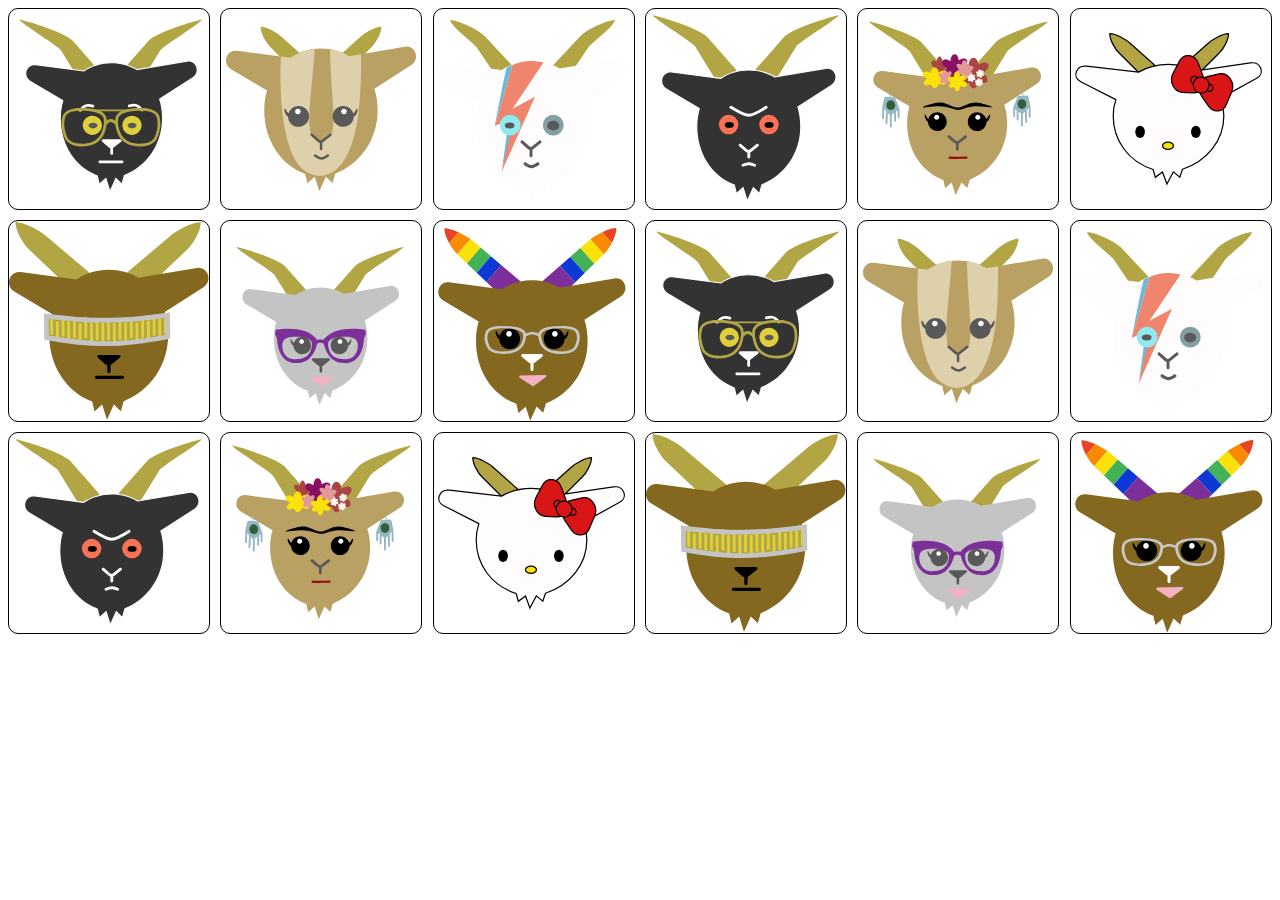
==== index.html @ eafb9998 "gameboard" ====
<!DOCTYPE html>
<html lang='en'>
  <head>
    <meta charset="utf-8">
    <title>G.O.A.T.</title>
    <link rel="stylesheet" href="styles/style.css">
  </head>
  <body>
    <div class="gameboard">
        <div class="card"><img src="images/aviator-glasses-goat.svg"></div>
        <div class="card"><img src="images/baby-goat.svg"></div>
        <div class="card"><img src="images/bowie-goat.svg"></div>
        <div class="card"><img src="images/dark-phillip-goat.svg"></div>
        <div class="card"><img src="images/frida-goat.svg"></div>
        <div class="card"><img src="images/hello-goaty.svg"></div>
        <div class="card"><img src="images/levar-goat.svg"></div>
        <div class="card"><img src="images/purple-glasses-goat.svg"></div>
        <div class="card"><img src="images/rainbow-goat.svg"></div>
        <div class="card"><img src="images/aviator-glasses-goat.svg"></div>
        <div class="card"><img src="images/baby-goat.svg"></div>
        <div class="card"><img src="images/bowie-goat.svg"></div>
        <div class="card"><img src="images/dark-phillip-goat.svg"></div>
        <div class="card"><img src="images/frida-goat.svg"></div>
        <div class="card"><img src="images/hello-goaty.svg"></div>
        <div class="card"><img src="images/levar-goat.svg"></div>
        <div class="card"><img src="images/purple-glasses-goat.svg"></div>
        <div class="card"><img src="images/rainbow-goat.svg"></div>
      </div>
  </body>
</html>
---- styles/style.css ----
.gameboard {
    display: grid;
    grid-template-columns: repeat(6, 1fr);
    grid-gap: 10px;
  }
  .card {
    border: 1px solid black; 
    border-radius: 10px; 
    height: 200px;
    width: 200px;
  }
  img {
    height: 100%;
    width: 100%;
  }
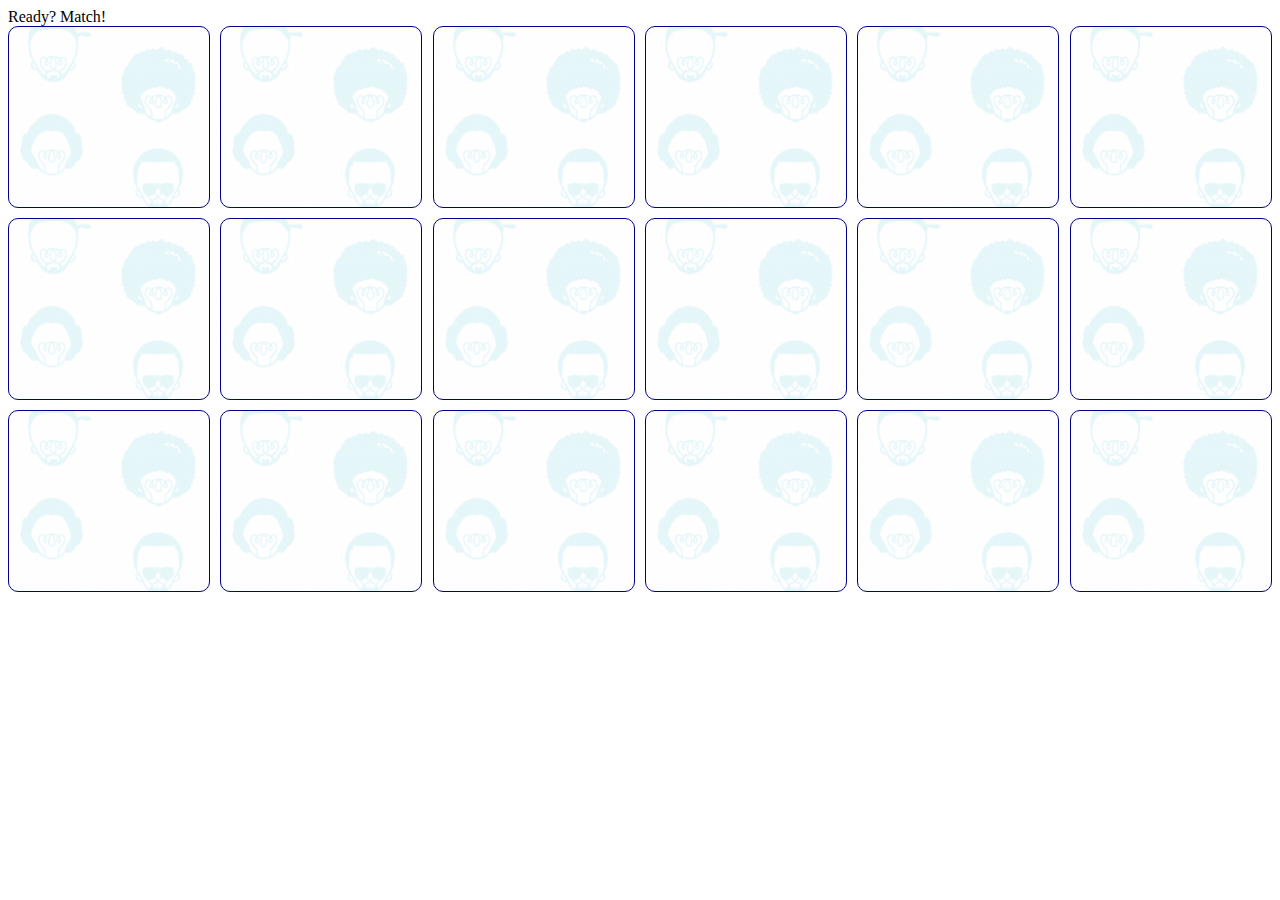
==== commit 3f689a9b: "game play complete" ====
--- a/index.html
+++ b/index.html
@@ -4,27 +4,29 @@
     <meta charset="utf-8">
     <title>G.O.A.T.</title>
     <link rel="stylesheet" href="styles/style.css">
+    <script src="scripts/script.js"></script>
   </head>
   <body>
+    <div class="score">Ready? Match!</div>
     <div class="gameboard">
-        <div class="card"><img src="images/aviator-glasses-goat.svg"></div>
-        <div class="card"><img src="images/baby-goat.svg"></div>
-        <div class="card"><img src="images/bowie-goat.svg"></div>
-        <div class="card"><img src="images/dark-phillip-goat.svg"></div>
-        <div class="card"><img src="images/frida-goat.svg"></div>
-        <div class="card"><img src="images/hello-goaty.svg"></div>
-        <div class="card"><img src="images/levar-goat.svg"></div>
-        <div class="card"><img src="images/purple-glasses-goat.svg"></div>
-        <div class="card"><img src="images/rainbow-goat.svg"></div>
-        <div class="card"><img src="images/aviator-glasses-goat.svg"></div>
-        <div class="card"><img src="images/baby-goat.svg"></div>
-        <div class="card"><img src="images/bowie-goat.svg"></div>
-        <div class="card"><img src="images/dark-phillip-goat.svg"></div>
-        <div class="card"><img src="images/frida-goat.svg"></div>
-        <div class="card"><img src="images/hello-goaty.svg"></div>
-        <div class="card"><img src="images/levar-goat.svg"></div>
-        <div class="card"><img src="images/purple-glasses-goat.svg"></div>
-        <div class="card"><img src="images/rainbow-goat.svg"></div>
+        <div class="card"></div>
+        <div class="card"></div>
+        <div class="card"></div>
+        <div class="card"></div>
+        <div class="card"></div>
+        <div class="card"></div>
+        <div class="card"></div>
+        <div class="card"></div>
+        <div class="card"></div>
+        <div class="card"></div>
+        <div class="card"></div>
+        <div class="card"></div>
+        <div class="card"></div>
+        <div class="card"></div>
+        <div class="card"></div>
+        <div class="card"></div>
+        <div class="card"></div>
+        <div class="card"></div>
       </div>
   </body>
 </html> --- a/styles/style.css
+++ b/styles/style.css
@@ -4,12 +4,15 @@
     grid-gap: 10px;
   }
   .card {
-    border: 1px solid black; 
+    background-image:
+      url("../images/access.png");
+      background-size: cover;
+    border: 1px solid darkblue; 
     border-radius: 10px; 
-    height: 200px;
+    height: 180px;
     width: 200px;
   }
-  img {
-    height: 100%;
-    width: 100%;
+
+  .found {
+    background-color: darkblue;
   }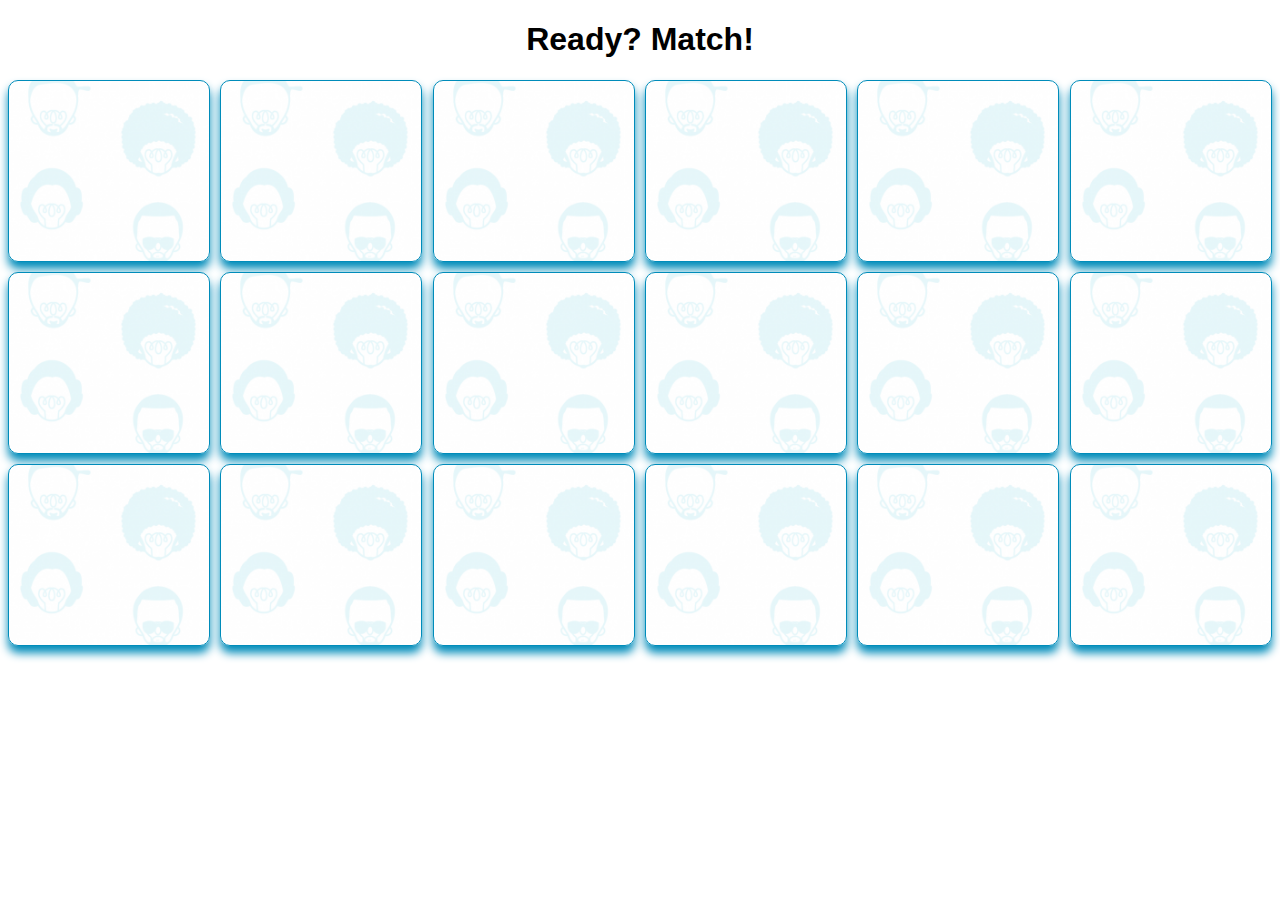
==== commit 2dde0eee: "lipstick" ====
--- a/index.html
+++ b/index.html
@@ -7,7 +7,7 @@
     <script src="scripts/script.js"></script>
   </head>
   <body>
-    <div class="score">Ready? Match!</div>
+    <div class="score"><h1>Ready? Match!</h1></div>
     <div class="gameboard">
         <div class="card"></div>
         <div class="card"></div>
--- a/styles/style.css
+++ b/styles/style.css
@@ -7,12 +7,20 @@
     background-image:
       url("../images/access.png");
       background-size: cover;
-    border: 1px solid darkblue; 
+    border: 1px solid #008CBA; 
     border-radius: 10px; 
+    box-shadow: 0px 7px 10px #008CBA;
     height: 180px;
     width: 200px;
   }
 
   .found {
-    background-color: darkblue;
-  }+    background-color: #008CBA;
+  }
+
+  .score {
+    font-family: "Lato", sans-serif;
+    font-weight: 400;
+    text-align: center;
+  }
+   